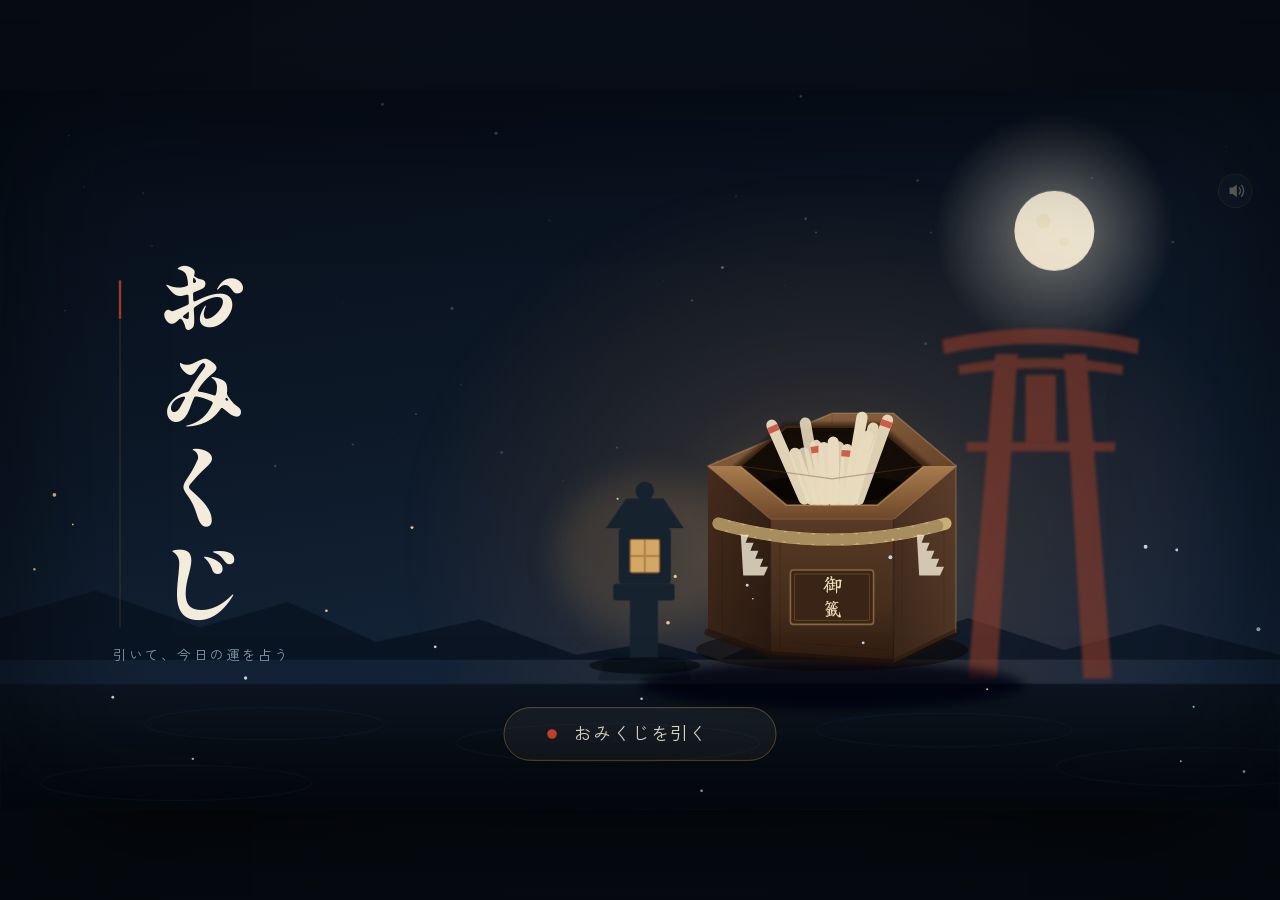
==== result.html @ 46a97f33 "Add templete.html result.html" ====
<!DOCTYPE html>
<!-- SPDX-FileCopyrightText: 2026 Your Name -->
<!-- SPDX-License-Identifier: BSD-3-Clause -->
<html lang="ja">
<head>
<meta charset="utf-8">
<meta name="viewport" content="width=device-width,initial-scale=1">
<title>おみくじ — OMIKUJI</title>
<link rel="preconnect" href="https://fonts.googleapis.com">
<link rel="preconnect" href="https://fonts.gstatic.com" crossorigin>
<link href="https://fonts.googleapis.com/css2?family=Shippori+Mincho+B1:wght@400;700;800&family=Yuji+Syuku&family=Zen+Kaku+Gothic+New:wght@400;500;700&display=swap" rel="stylesheet">
<style>
:root{
  --ai:#0B1420; --gunjo:#16263C; --shu:#C8402F;
  --kin:#C9A24B; --washi:#F3ECDD; --sumi:#16151A;
}
*{box-sizing:border-box}
html,body{height:100%}
body{
  margin:0;
  background:radial-gradient(120% 120% at 50% 40%, #0A1220 0%, #05080D 70%, #020407 100%);
  display:grid;place-items:center;overflow:hidden;
  font-family:'Zen Kaku Gothic New',system-ui,sans-serif;
  -webkit-font-smoothing:antialiased;
}
.stage{
  position:relative;
  width:min(100vw, calc(100vh * 16 / 9));
  aspect-ratio:16/9;cursor:pointer;outline:none;
  -webkit-tap-highlight-color:transparent;
  box-shadow:0 60px 140px -40px rgba(0,0,0,.9);
  user-select:none;
}
.stage::after{content:"";position:absolute;inset:0;pointer-events:none;
  box-shadow:inset 0 0 120px 30px rgba(2,5,10,.55);}
.stage:focus-visible{outline:2px solid rgba(201,162,75,.85);outline-offset:-2px}
svg{display:block;width:100%;height:100%}
.title-ch{font-family:'Shippori Mincho B1',serif;font-weight:800;fill:var(--washi);letter-spacing:0}
.title-sub{font-family:'Zen Kaku Gothic New',sans-serif;fill:#8497AE;letter-spacing:.16em;font-size:17px}
#box{transform-box:view-box;transform-origin:1040px 740px;will-change:transform}
.stage.shaking #box{animation:shake 1.05s cubic-bezier(.36,.07,.19,.97) both}
@keyframes shake{
  0%{transform:translate(0,0) rotate(0deg)} 7%{transform:translate(-9px,-3px) rotate(-2.2deg)}
  14%{transform:translate(11px,1px) rotate(2.4deg)} 21%{transform:translate(-13px,-1px) rotate(-2.6deg)}
  29%{transform:translate(13px,-3px) rotate(2.7deg)} 37%{transform:translate(-10px,2px) rotate(-2.1deg)}
  45%{transform:translate(11px,-1px) rotate(2.2deg)} 53%{transform:translate(-8px,0) rotate(-1.6deg)}
  62%{transform:translate(8px,-1px) rotate(1.7deg)} 71%{transform:translate(-5px,1px) rotate(-1deg)}
  80%{transform:translate(5px,0) rotate(.9deg)} 89%{transform:translate(-2px,0) rotate(-.4deg)}
  100%{transform:translate(0,0) rotate(0deg)}
}
#sticks{transform-box:view-box;transform-origin:1040px 505px}
.stage.shaking #sticks{animation:rattle .09s steps(2,end) infinite alternate}
@keyframes rattle{from{transform:translate(0,0) rotate(-.8deg)} to{transform:translate(0,-7px) rotate(.9deg)}}
#slipTip{opacity:0;transform:translateY(40px);transition:transform .34s cubic-bezier(.2,1.5,.35,1),opacity .18s ease}
.stage.tipping #slipTip{opacity:1;transform:translateY(-58px)}
#lanternGlow{animation:flicker 5.5s ease-in-out infinite}
@keyframes flicker{
  0%,100%{opacity:.85;transform:scale(1)} 22%{opacity:.68;transform:scale(.96)}
  47%{opacity:.95;transform:scale(1.03)} 71%{opacity:.74;transform:scale(.98)}
}
.dust{animation:drift linear infinite}
@keyframes drift{
  0%{transform:translate(0,0);opacity:0} 15%{opacity:.9}
  85%{opacity:.7} 100%{transform:translate(var(--dx,10px),-120px);opacity:0}
}
#dimmer{transition:opacity .55s ease}
.stage.revealed #dimmer{opacity:.52}
#paper{
  opacity:0;transform-box:view-box;transform-origin:790px 455px;
  transform:translate(250px,28px) scale(.05) rotate(7deg);
  transition:transform .6s cubic-bezier(.5,0,.75,0), opacity .3s ease;
  will-change:transform,opacity;
}
.stage.revealed #paper{opacity:1;animation:fly .98s cubic-bezier(.18,.9,.28,1) both}
@keyframes fly{
  0%{transform:translate(250px,28px) scale(.05) rotate(8deg);opacity:0}
  16%{opacity:1}
  42%{transform:translate(162px,-104px) scale(.30) rotate(-5deg)}
  68%{transform:translate(46px,-28px) scale(.84) rotate(2deg)}
  86%{transform:translate(-6px,4px) scale(1.015) rotate(-.4deg)}
  100%{transform:translate(0,0) scale(1) rotate(0deg);opacity:1}
}
.ri{opacity:0;transform:translateY(14px);transform-box:fill-box;transform-origin:center;
  transition:opacity .45s ease,transform .6s cubic-bezier(.16,1,.3,1);transition-delay:0s}
.stage.revealed .ri{opacity:1;transform:none;transition-delay:var(--d,.95s)}
#pStamp{transform-box:fill-box;transform-origin:center;transform:scale(1.35) rotate(-8deg);opacity:0;
  transition:transform .5s cubic-bezier(.2,1.6,.3,1),opacity .3s ease}
.stage.revealed #pStamp{transform:scale(1) rotate(-3deg);opacity:1;transition-delay:1.5s}
#cta{cursor:pointer}
#ctaDot{animation:blink 2.6s ease-in-out infinite}
@keyframes blink{0%,100%{opacity:1} 50%{opacity:.25}}
#ctaText{font-family:'Zen Kaku Gothic New',sans-serif;font-size:22px;fill:var(--washi);letter-spacing:.06em}
#mute{cursor:pointer;opacity:.5;transition:opacity .2s ease}
#mute:hover{opacity:.9}
.muted #muteWave{opacity:0}
@media (prefers-reduced-motion: reduce){
  .stage.shaking #box{animation-duration:.4s}
  .stage.shaking #sticks{animation:none}
  #lanternGlow{animation:none}
}
</style>
</head>
<body>
<div class="stage" id="stage" role="button" tabindex="0" aria-label="おみくじ箱。押すと箱が揺れて御神籤が出てきます。">
  <span style="position:absolute;width:1px;height:1px;overflow:hidden;clip:rect(0 0 0 0)">おみくじを引く</span>

  <svg id="scene" viewBox="0 0 1600 900" preserveAspectRatio="xMidYMid meet" aria-hidden="true">
    <defs>
      <linearGradient id="gSky" x1="0" y1="0" x2="0.25" y2="1">
        <stop offset="0" stop-color="#070D18"/><stop offset=".52" stop-color="#0D1928"/><stop offset="1" stop-color="#17283F"/>
      </linearGradient>
      <radialGradient id="gGlow" cx=".5" cy=".5" r=".5">
        <stop offset="0" stop-color="#F0B565" stop-opacity=".30"/>
        <stop offset=".42" stop-color="#D2884A" stop-opacity=".13"/>
        <stop offset="1" stop-color="#C97B3C" stop-opacity="0"/>
      </radialGradient>
      <radialGradient id="gMoon" cx=".5" cy=".5" r=".5">
        <stop offset="0" stop-color="#F7EBD2" stop-opacity=".45"/><stop offset="1" stop-color="#F7EBD2" stop-opacity="0"/>
      </radialGradient>
      <linearGradient id="gWoodTop" x1=".2" y1="0" x2=".8" y2="1">
        <stop offset="0" stop-color="#8E6544"/><stop offset=".55" stop-color="#704B2E"/><stop offset="1" stop-color="#573820"/>
      </linearGradient>
      <linearGradient id="gLip" x1="0" y1="0" x2="0" y2="1">
        <stop offset="0" stop-color="#A97C4E"/><stop offset="1" stop-color="#6E482A"/>
      </linearGradient>
      <linearGradient id="gWoodC" x1="0" y1="0" x2="0" y2="1">
        <stop offset="0" stop-color="#64422A"/><stop offset=".62" stop-color="#4E3320"/><stop offset="1" stop-color="#331F13"/>
      </linearGradient>
      <linearGradient id="gWoodL" x1="0" y1="0" x2="1" y2="1">
        <stop offset="0" stop-color="#452C1C"/><stop offset="1" stop-color="#281810"/>
      </linearGradient>
      <linearGradient id="gWoodR" x1="1" y1="0" x2="0" y2="1">
        <stop offset="0" stop-color="#553726"/><stop offset="1" stop-color="#2E1D13"/>
      </linearGradient>
      <linearGradient id="gPaper" x1="0" y1="0" x2=".25" y2="1">
        <stop offset="0" stop-color="#FDF8EC"/><stop offset=".5" stop-color="#F4EBD7"/><stop offset="1" stop-color="#E5D7BB"/>
      </linearGradient>
      <linearGradient id="gGround" x1="0" y1="0" x2="0" y2="1">
        <stop offset="0" stop-color="#0C1622"/><stop offset="1" stop-color="#05090E"/>
      </linearGradient>
      <filter id="fBlur18" x="-40%" y="-40%" width="180%" height="180%"><feGaussianBlur stdDeviation="18"/></filter>
      <filter id="fBlur6" x="-40%" y="-40%" width="180%" height="180%"><feGaussianBlur stdDeviation="6"/></filter>
      <filter id="fBlur2" x="-40%" y="-40%" width="180%" height="180%"><feGaussianBlur stdDeviation="2"/></filter>
      <filter id="fPaper" x="-30%" y="-30%" width="160%" height="160%">
        <feDropShadow dx="0" dy="18" stdDeviation="20" flood-color="#000" flood-opacity=".55"/>
      </filter>
    </defs>

    <rect width="1600" height="900" fill="url(#gSky)"/>
    <g id="stars" opacity=".55"></g>
    <circle cx="1318" cy="176" r="150" fill="url(#gMoon)"/>
    <circle cx="1318" cy="176" r="50" fill="#F6ECD6" opacity=".94"/>
    <circle cx="1304" cy="164" r="9" fill="#E4D4B0" opacity=".45"/>
    <circle cx="1330" cy="190" r="6" fill="#E4D4B0" opacity=".3"/>
    <ellipse cx="1040" cy="560" rx="540" ry="460" fill="url(#gGlow)"/>

    <path d="M0,712 L0,660 L120,626 L250,672 L360,640 L470,690 L600,662 L720,706 L820,690 L900,712 Z" fill="#0A1523" opacity=".9"/>
    <path d="M900,712 L980,676 L1090,700 L1210,660 L1330,700 L1450,668 L1600,706 L1600,712 Z" fill="#0A1523" opacity=".75"/>

    <g id="torii" fill="#8A3A2A" opacity=".62" filter="url(#fBlur2)">
      <path d="M1210,736 L1246,736 L1272,330 L1244,330 Z"/>
      <path d="M1354,736 L1390,736 L1358,330 L1330,330 Z"/>
      <path d="M1178,312 Q1300,284 1424,312 L1422,330 Q1300,304 1180,330 Z"/>
      <path d="M1198,344 Q1300,326 1404,344 L1403,356 Q1300,340 1199,356 Z"/>
      <path d="M1208,440 L1394,440 L1394,452 L1208,452 Z"/>
      <path d="M1282,356 L1320,356 L1320,440 L1282,440 Z"/>
    </g>

    <g id="lantern" transform="translate(806,724) scale(1.16) translate(-806,-724)">
      <ellipse id="lanternGlow" cx="806" cy="600" rx="96" ry="86" fill="#F0B45E" opacity=".13" filter="url(#fBlur18)"/>
      <g fill="#16232F">
        <path d="M756,736 L856,736 L850,716 L762,716 Z"/>
        <rect x="790" y="648" width="30" height="70"/>
        <rect x="772" y="632" width="66" height="18" rx="3"/>
        <rect x="778" y="572" width="56" height="60" rx="4"/>
        <path d="M764,572 L848,572 L826,540 L786,540 Z"/>
        <circle cx="806" cy="532" r="10"/>
      </g>
      <rect x="790" y="584" width="32" height="36" rx="2" fill="#F5C070" opacity=".85"/>
      <rect x="790" y="584" width="32" height="36" rx="2" fill="none" stroke="#8C4B22" stroke-width="2" opacity=".5"/>
      <path d="M806,584 L806,620 M790,602 L822,602" stroke="#8C4B22" stroke-width="2" opacity=".45"/>
      <ellipse cx="806" cy="720" rx="60" ry="9" fill="#03070B" opacity=".6"/>
    </g>

    <path d="M0,742 L1600,742 L1600,900 L0,900 Z" fill="url(#gGround)"/>
    <g stroke="#1B2B3C" fill="none" opacity=".55">
      <path d="M0,742 L1600,742" stroke-width="1.5"/>
      <ellipse cx="330" cy="792" rx="150" ry="20"/>
      <ellipse cx="760" cy="816" rx="190" ry="24"/>
      <ellipse cx="1180" cy="800" rx="160" ry="21"/>
      <ellipse cx="1500" cy="846" rx="180" ry="24"/>
      <ellipse cx="220" cy="866" rx="170" ry="22"/>
    </g>
    <ellipse cx="1040" cy="744" rx="240" ry="30" fill="#02050A" opacity=".75" filter="url(#fBlur6)"/>

    <g id="box">
      <ellipse cx="1040" cy="700" rx="170" ry="26" fill="#0A0503" opacity=".5"/>
      <path d="M885,470 L963,536 L963,706 L885,678 Z" fill="url(#gWoodL)"/>
      <path d="M963,536 L1117,536 L1117,716 L963,706 Z" fill="url(#gWoodC)"/>
      <path d="M1117,536 L1195,470 L1195,678 L1117,716 Z" fill="url(#gWoodR)"/>
      <path d="M963,536 L963,706 M1117,536 L1117,716" stroke="#2A1A12" stroke-opacity=".5" stroke-width="2" fill="none"/>
      <path d="M885,678 L963,706 L1117,716 L1195,678" stroke="#1E120B" stroke-width="9" fill="none" stroke-linecap="round" opacity=".6"/>
      <g stroke="#241509" stroke-width="1.2" opacity=".28" fill="none">
        <path d="M975,548 L975,700"/><path d="M1128,548 L1128,704"/>
        <path d="M903,540 L903,682"/><path d="M1180,530 L1180,672"/>
        <path d="M985,690 L1112,700"/>
      </g>
      <path d="M1117,536 L1195,470 L1195,678 L1117,716 Z" fill="#F2C889" opacity=".05"/>
      <path d="M1117,536 L1195,470 L1195,678" fill="none" stroke="#F0C48B" stroke-opacity=".16" stroke-width="2.5"/>
      <path d="M963,536 L1117,536 L1117,716 L963,706 Z" fill="#000" opacity=".12"/>
      <path d="M1040,404 L1117,404 L1195,470 L1117,536 L963,536 L885,470 Z" fill="url(#gWoodTop)"/>
      <path d="M1040,404 L1117,404 L1195,470 L1117,536 L963,536 L885,470 Z" fill="none" stroke="#CEA173" stroke-opacity=".4" stroke-width="2"/>
      <path d="M1040,404 L1040,470 M1040,470 L963,536 M1040,470 L1117,536" stroke="#6B4629" stroke-width="1.6" opacity=".35"/>
      <path d="M1097,421 L1155,470 L1097,519 L983,519 L925,470 L983,421 Z" fill="#140C07"/>
      <path d="M1097,421 L1155,470 L1097,519 L983,519 L925,470 L983,421 Z" fill="none" stroke="#150C06" stroke-width="11" opacity=".5" filter="url(#fBlur2)"/>
      <ellipse cx="1040" cy="498" rx="96" ry="17" fill="#000" opacity=".6"/>
      <path d="M1097,421 L1155,470 L1097,519 L983,519 L925,470 L983,421 Z" fill="none" stroke="#412817" stroke-width="3" opacity=".85"/>
      <g id="sticks"></g>
      <g id="slipTip">
        <rect x="1026" y="418" width="28" height="90" rx="2" fill="#F7F0DF"/>
        <rect x="1026" y="418" width="28" height="90" rx="2" fill="none" stroke="#C6B493" stroke-width="1.5"/>
        <rect x="1026" y="418" width="28" height="12" rx="2" fill="#C8402F" opacity=".85"/>
      </g>
      <path d="M885,470 L963,536 L1117,536 L1195,470 L1155,470 L1097,519 L983,519 L925,470 Z" fill="url(#gLip)"/>
      <path d="M1155,470 L1097,519 L983,519 L925,470" fill="none" stroke="#D3A875" stroke-opacity=".5" stroke-width="2"/>
      <path d="M925,470 L1040,486 L1155,470" fill="none" stroke="#6B4629" stroke-opacity=".4" stroke-width="1.5"/>
      <path d="M898,542 Q1040,582 1182,542" fill="none" stroke="#C9AE78" stroke-width="15" stroke-linecap="round"/>
      <path d="M898,542 Q1040,582 1182,542" fill="none" stroke="#8E7649" stroke-width="15" stroke-linecap="round" stroke-dasharray="7 11" opacity=".55"/>
      <g fill="#EFE6D0" opacity=".92">
        <path d="M926,556 l10,0 l-4,10 l10,0 l-4,10 l10,0 l-4,10 l10,0 l-4,10 l10,0 l-5,11 l-26,0 Z" opacity=".9"/>
        <path d="M1146,556 l10,0 l-4,10 l10,0 l-4,10 l10,0 l-4,10 l10,0 l-4,10 l10,0 l-5,11 l-26,0 Z" opacity=".9"/>
      </g>
      <g>
        <rect x="988" y="600" width="104" height="68" rx="4" fill="#3A2416"/>
        <rect x="988" y="600" width="104" height="68" rx="4" fill="none" stroke="#9C7649" stroke-width="2" opacity=".8"/>
        <rect x="993" y="605" width="94" height="58" rx="2" fill="none" stroke="#C9A24B" stroke-width="1" opacity=".35"/>
        <text x="1040" y="628" text-anchor="middle" font-family="'Yuji Syuku',serif" font-size="24" fill="#EBDCBB">御</text>
        <text x="1040" y="658" text-anchor="middle" font-family="'Yuji Syuku',serif" font-size="24" fill="#EBDCBB">籤</text>
      </g>
    </g>

    <rect id="dimmer" width="1600" height="900" fill="#04070C" opacity="0"/>
    <g id="dustLayer"></g>

    <g id="paper">
      <g transform="rotate(-1.4 790 455)">
        <g filter="url(#fPaper)">
          <rect x="460" y="240" width="660" height="430" rx="3" fill="url(#gPaper)"/>
        </g>
        <g stroke="#B9A582" stroke-width="1" opacity=".18">
          <path d="M470,300 L1110,296"/><path d="M470,470 L1110,474"/><path d="M470,610 L1110,606"/>
        </g>
        <rect x="474" y="254" width="632" height="402" fill="none" stroke="#C0A06A" stroke-width="1.2" opacity=".5"/>
        <rect x="481" y="261" width="618" height="388" fill="none" stroke="#C0A06A" stroke-width=".8" opacity=".3"/>
        <text class="ri" style="--d:.9s" x="500" y="298" font-family="'Zen Kaku Gothic New',sans-serif" font-size="12" letter-spacing="4" fill="#9B8763">OMIKUJI</text>
        <text class="ri" style="--d:.95s" id="pNo" x="1106" y="298" text-anchor="end" font-family="'Zen Kaku Gothic New',sans-serif" font-size="15" letter-spacing="1.5" fill="#7A6849">第十一番</text>
        <path class="ri" style="--d:1s" d="M962,330 L962,600" stroke="#C9A24B" stroke-width="1" opacity=".45"/>
        <text class="ri" style="--d:1.1s" id="pR1" x="1035" y="408" text-anchor="middle" font-family="'Yuji Syuku',serif" font-size="98" fill="#16151A">大</text>
        <text class="ri" style="--d:1.2s" id="pR2" x="1035" y="512" text-anchor="middle" font-family="'Yuji Syuku',serif" font-size="98" fill="#16151A">吉</text>
        <text class="ri" style="--d:1.05s" id="pLead" x="500" y="358" font-family="'Shippori Mincho B1',serif" font-weight="700" font-size="21" letter-spacing=".6" fill="#2A2620">願いは、声に出した瞬間から動く。</text>
        <g font-family="'Zen Kaku Gothic New',sans-serif">
          <text class="ri" style="--d:1.3s" x="500" y="420" font-size="13" letter-spacing="4" fill="#9A7F4E">願望</text>
          <text class="ri" style="--d:1.36s" id="pWish" x="612" y="421" font-size="21" fill="#1F1C18" letter-spacing=".5">思いがけない形で叶う</text>
          <text class="ri" style="--d:1.44s" x="500" y="476" font-size="13" letter-spacing="4" fill="#9A7F4E">待人</text>
          <text class="ri" style="--d:1.5s" id="pWait" x="612" y="477" font-size="21" fill="#1F1C18" letter-spacing=".5">待つより、こちらから</text>
          <text class="ri" style="--d:1.58s" x="500" y="532" font-size="13" letter-spacing="4" fill="#9A7F4E">旅</text>
          <text class="ri" style="--d:1.64s" id="pTrip" x="612" y="533" font-size="21" fill="#1F1C18" letter-spacing=".5">遠くへ。道中つつがなし</text>
        </g>
        <path class="ri" style="--d:1.68s" d="M500,566 L920,566" stroke="#B9A582" stroke-width="1" opacity=".6"/>
        <g id="pStamp" class="ri" style="--d:1.5s">
          <rect x="500" y="580" width="76" height="76" rx="5" fill="#C43B2A"/>
          <rect x="507" y="587" width="62" height="62" rx="3" fill="none" stroke="#F7EFE0" stroke-width="1.6" opacity=".9"/>
          <text x="538" y="612" text-anchor="middle" font-family="'Yuji Syuku',serif" font-size="24" fill="#FBF4E4">御</text>
          <text x="538" y="640" text-anchor="middle" font-family="'Yuji Syuku',serif" font-size="24" fill="#FBF4E4">籤</text>
        </g>
        <text class="ri" style="--d:1.74s" id="pDate" x="600" y="622" font-family="'Zen Kaku Gothic New',sans-serif" font-size="14" letter-spacing="1.5" fill="#7A6849">引いた日 2026.11.10</text>
        <text class="ri" style="--d:1.8s" x="600" y="644" font-family="'Shippori Mincho B1',serif" font-size="14" letter-spacing="2" fill="#9B8763">— 御神籤 —</text>
      </g>
    </g>

    <g id="cta" role="presentation">
      <rect x="630" y="772" width="340" height="66" rx="33" fill="#F3ECDD" fill-opacity=".055" stroke="#C9A24B" stroke-opacity=".45" stroke-width="1.2"/>
      <circle id="ctaDot" cx="690" cy="805" r="6" fill="#D8492F"/>
      <text id="ctaText" x="718" y="813">おみくじを引く</text>
    </g>

    <g id="copy">
      <path d="M150,238 L150,672" stroke="#C9A24B" stroke-opacity=".28" stroke-width="1"/>
      <path d="M150,238 L150,286" stroke="#C8402F" stroke-opacity=".8" stroke-width="3"/>
      <text class="title-ch" x="252" y="300" text-anchor="middle" font-size="112">お</text>
      <text class="title-ch" x="252" y="420" text-anchor="middle" font-size="112">み</text>
      <text class="title-ch" x="252" y="540" text-anchor="middle" font-size="112">く</text>
      <text class="title-ch" x="252" y="660" text-anchor="middle" font-size="112">じ</text>
      <text class="title-sub" x="252" y="712" text-anchor="middle">引いて、今日の運を占う</text>
    </g>

    <g id="mute" transform="translate(1544,126)">
      <circle r="21" fill="#F3ECDD" fill-opacity=".05" stroke="#C9A24B" stroke-opacity=".35"/>
      <path d="M-7,-4 L-3,-4 L2,-8 L2,8 L-3,4 L-7,4 Z" fill="#D9CFB8"/>
      <g id="muteWave" stroke="#D9CFB8" stroke-width="1.6" fill="none" stroke-linecap="round">
        <path d="M5,-4 Q8,0 5,4"/><path d="M8,-7 Q13,0 8,7"/>
      </g>
      <path id="muteSlash" d="M-8,-8 L9,9" stroke="#D8492F" stroke-width="2" stroke-linecap="round" opacity="0"/>
    </g>
  </svg>
</div>

<script>
/* omikuji CLI から埋め込まれた固定の運勢を表示する */
(() => {
  const NS = 'http://www.w3.org/2000/svg';
  const stage = document.getElementById('stage');
  const sticksG = document.getElementById('sticks');
  const ctaText = document.getElementById('ctaText');

  const FORTUNE = {
    rank: "小吉",
    lead: "小さな決断が、のちに効いてくる。",
    wish: "ひとつに絞ると吉",
    wait: "気を許せる相手と",
    trip: "日帰りがちょうどいい"
  };

  function buildSticks(){
    sticksG.innerHTML = '';
    const n = 13;
    for (let i = 0; i < n; i++){
      const t = i / (n - 1);
      const ang = -22 + t * 44 + (Math.random() * 7 - 3.5);
      const x = 1040 + (t - .5) * 82 + (Math.random() * 7 - 3.5);
      const h = 44 + Math.random() * 52;
      const g = document.createElementNS(NS, 'g');
      g.setAttribute('transform', `translate(${x.toFixed(1)} 494) rotate(${ang.toFixed(1)})`);
      const r = document.createElementNS(NS, 'rect');
      r.setAttribute('x', -7); r.setAttribute('y', -h);
      r.setAttribute('width', 14); r.setAttribute('height', h + 26);
      r.setAttribute('rx', 7); r.setAttribute('fill', '#E9DBBE');
      r.setAttribute('opacity', (0.86 + Math.random()*0.14).toFixed(2));
      g.appendChild(r);
      if (i % 4 === 0){
        const band = document.createElementNS(NS, 'rect');
        band.setAttribute('x', -7); band.setAttribute('y', -h + 8);
        band.setAttribute('width', 14); band.setAttribute('height', 8);
        band.setAttribute('fill', '#C8402F'); band.setAttribute('opacity', '.8');
        g.appendChild(band);
      }
      sticksG.appendChild(g);
    }
  }

  function buildSky(){
    const stars = document.getElementById('stars');
    for (let i = 0; i < 44; i++){
      const c = document.createElementNS(NS, 'circle');
      c.setAttribute('cx', (Math.random() * 1600).toFixed(0));
      c.setAttribute('cy', (Math.random() * 520).toFixed(0));
      c.setAttribute('r', (Math.random() * 1.6 + .4).toFixed(2));
      c.setAttribute('fill', '#DCE6F2');
      c.setAttribute('opacity', (Math.random() * .6 + .15).toFixed(2));
      stars.appendChild(c);
    }
    const dust = document.getElementById('dustLayer');
    for (let i = 0; i < 26; i++){
      const c = document.createElementNS(NS, 'circle');
      c.setAttribute('cx', (Math.random() * 1600).toFixed(0));
      c.setAttribute('cy', (500 + Math.random() * 380).toFixed(0));
      c.setAttribute('r', (Math.random() * 2.2 + .8).toFixed(2));
      c.setAttribute('fill', Math.random() > .55 ? '#F2C889' : '#C8D4E2');
      c.setAttribute('class', 'dust');
      c.style.setProperty('--dx', (Math.random() * 80 - 40).toFixed(0) + 'px');
      c.style.animationDuration = (7 + Math.random() * 9).toFixed(1) + 's';
      c.style.animationDelay = (-Math.random() * 12).toFixed(1) + 's';
      dust.appendChild(c);
    }
  }

  function setFortune(f){
    const [a, b] = Array.from(f.rank);
    document.getElementById('pR1').textContent = a || '';
    document.getElementById('pR2').textContent = b || '';
    document.getElementById('pLead').textContent = f.lead;
    document.getElementById('pWish').textContent = f.wish;
    document.getElementById('pWait').textContent = f.wait;
    document.getElementById('pTrip').textContent = f.trip;
    const d = new Date();
    document.getElementById('pDate').textContent = '引いた日 ' + d.getFullYear() + '.' +
      String(d.getMonth() + 1).padStart(2, '0') + '.' + String(d.getDate()).padStart(2, '0');
  }

  const wait = ms => new Promise(r => setTimeout(r, ms));
  let busy = false;

  async function draw(){
    if (busy) return;
    busy = true;
    setFortune(FORTUNE);
    stage.classList.remove('revealed', 'tipping');
    stage.classList.add('shaking');
    ctaText.textContent = '…';
    buildSticks();
    await wait(800);
    stage.classList.add('tipping');
    await wait(300);
    stage.classList.remove('shaking', 'tipping');
    stage.classList.add('revealed');
    ctaText.textContent = 'もう一度見る';
    await wait(400);
    busy = false;
  }

  stage.addEventListener('click', e => {
    if (e.target.closest('#mute')) return;
    draw();
  });
  stage.addEventListener('keydown', e => {
    if (e.key === 'Enter' || e.key === ' '){ e.preventDefault(); draw(); }
  });

  buildSky();
  buildSticks();
  setFortune(FORTUNE);
})();
</script>
</body>
</html>
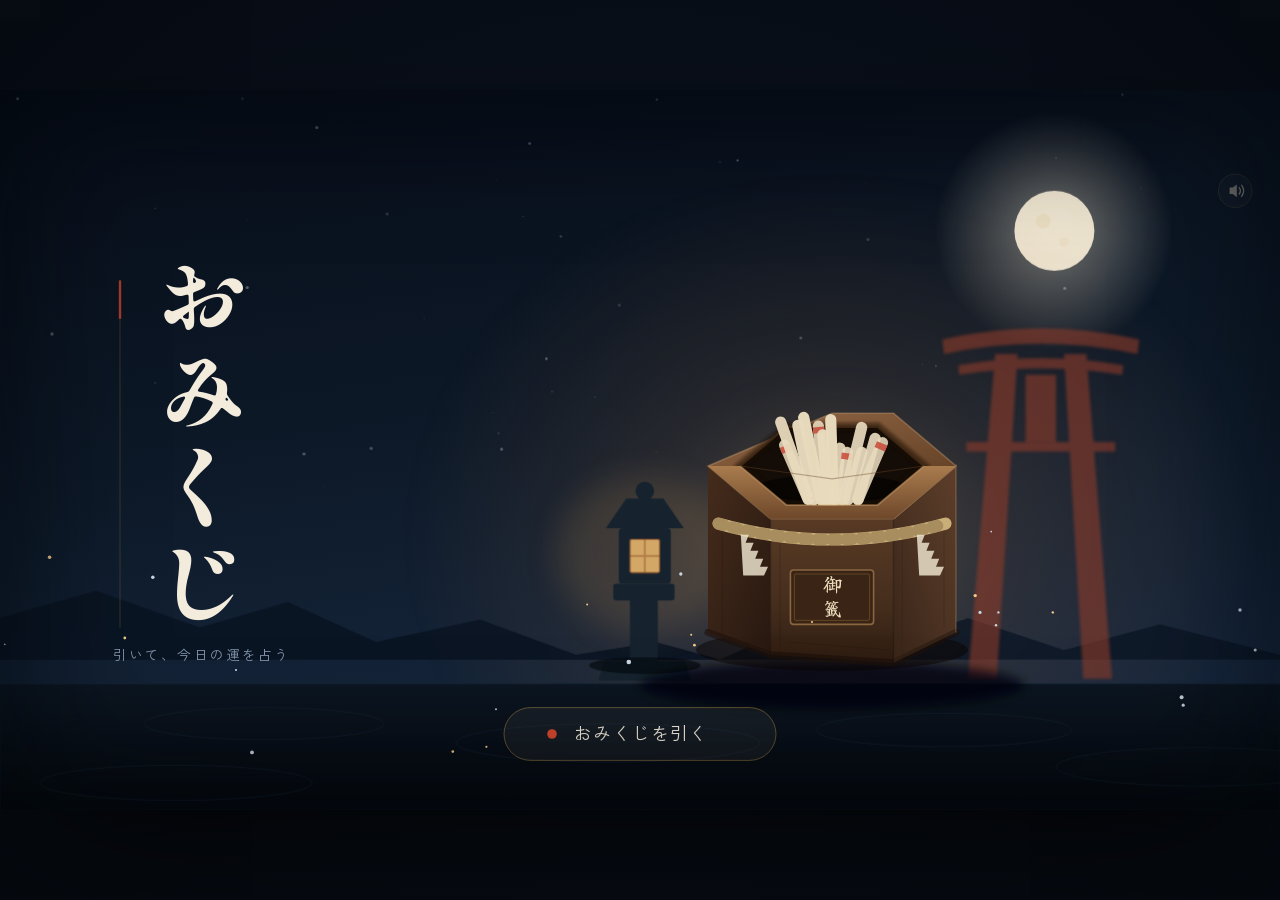
==== commit c9418a3c: "テンプレートHTMLに音声演出を追加" ====
--- a/result.html
+++ b/result.html
@@ -374,6 +374,67 @@
     }
   }
 
+  /* ---------- 音 ---------- */
+  let ac = null, nb = null, muted = false;
+  function ensureAudio(){
+    if (!ac){
+      try { ac = new (window.AudioContext || window.webkitAudioContext)(); } catch(e){ return; }
+      const len = Math.floor(ac.sampleRate * .5);
+      nb = ac.createBuffer(1, len, ac.sampleRate);
+      const d = nb.getChannelData(0);
+      for (let i = 0; i < len; i++) d[i] = Math.random() * 2 - 1;
+    }
+    if (ac.state === 'suspended') ac.resume();
+  }
+  function clack(when, vol, freq){
+    if (!ac || muted) return;
+    const s = ac.createBufferSource(); s.buffer = nb;
+    const bp = ac.createBiquadFilter(); bp.type = 'bandpass';
+    bp.frequency.value = freq; bp.Q.value = 1.1;
+    const g = ac.createGain();
+    g.gain.setValueAtTime(0, when);
+    g.gain.linearRampToValueAtTime(vol, when + .004);
+    g.gain.exponentialRampToValueAtTime(.0008, when + .085);
+    s.connect(bp).connect(g).connect(ac.destination);
+    s.start(when); s.stop(when + .12);
+  }
+  const sfx = {
+    rattle(){
+      ensureAudio(); if (!ac) return;
+      const t = ac.currentTime;
+      for (let i = 0; i < 17; i++){
+        clack(t + i * .052 + Math.random() * .028, .06 + Math.random() * .05, 780 + Math.random() * 900);
+      }
+    },
+    paper(){
+      ensureAudio(); if (!ac || muted) return;
+      const t = ac.currentTime;
+      const s = ac.createBufferSource(); s.buffer = nb;
+      const bp = ac.createBiquadFilter(); bp.type = 'bandpass'; bp.Q.value = .8;
+      bp.frequency.setValueAtTime(2600, t);
+      bp.frequency.exponentialRampToValueAtTime(700, t + .4);
+      const g = ac.createGain();
+      g.gain.setValueAtTime(.0001, t);
+      g.gain.linearRampToValueAtTime(.05, t + .05);
+      g.gain.exponentialRampToValueAtTime(.0005, t + .42);
+      s.connect(bp).connect(g).connect(ac.destination);
+      s.start(t); s.stop(t + .45);
+    },
+    chime(){
+      ensureAudio(); if (!ac || muted) return;
+      const t = ac.currentTime;
+      [880, 1320, 1760].forEach((f, i) => {
+        const o = ac.createOscillator(); o.type = 'sine'; o.frequency.value = f;
+        const g = ac.createGain();
+        g.gain.setValueAtTime(0, t + i * .06);
+        g.gain.linearRampToValueAtTime(.045 / (i + 1), t + i * .06 + .02);
+        g.gain.exponentialRampToValueAtTime(.0004, t + i * .06 + 1.4);
+        o.connect(g).connect(ac.destination);
+        o.start(t + i * .06); o.stop(t + i * .06 + 1.5);
+      });
+    }
+  };
+
   function setFortune(f){
     const [a, b] = Array.from(f.rank);
     document.getElementById('pR1').textContent = a || '';
@@ -398,11 +459,14 @@
     stage.classList.add('shaking');
     ctaText.textContent = '…';
     buildSticks();
+    sfx.rattle();
     await wait(800);
     stage.classList.add('tipping');
+    sfx.paper();
     await wait(300);
     stage.classList.remove('shaking', 'tipping');
     stage.classList.add('revealed');
+    sfx.chime();
     ctaText.textContent = 'もう一度見る';
     await wait(400);
     busy = false;
@@ -410,10 +474,20 @@
 
   stage.addEventListener('click', e => {
     if (e.target.closest('#mute')) return;
+    ensureAudio();
     draw();
   });
   stage.addEventListener('keydown', e => {
-    if (e.key === 'Enter' || e.key === ' '){ e.preventDefault(); draw(); }
+    if (e.key === 'Enter' || e.key === ' '){ e.preventDefault(); ensureAudio(); draw(); }
+  });
+
+  const mute = document.getElementById('mute');
+  mute.addEventListener('click', e => {
+    e.stopPropagation();
+    muted = !muted;
+    stage.classList.toggle('muted', muted);
+    document.getElementById('muteSlash').setAttribute('opacity', muted ? '1' : '0');
+    if (!muted){ ensureAudio(); }
   });
 
   buildSky();
@@ -421,6 +495,7 @@
   setFortune(FORTUNE);
 })();
 </script>
+
 </body>
 </html>
 
